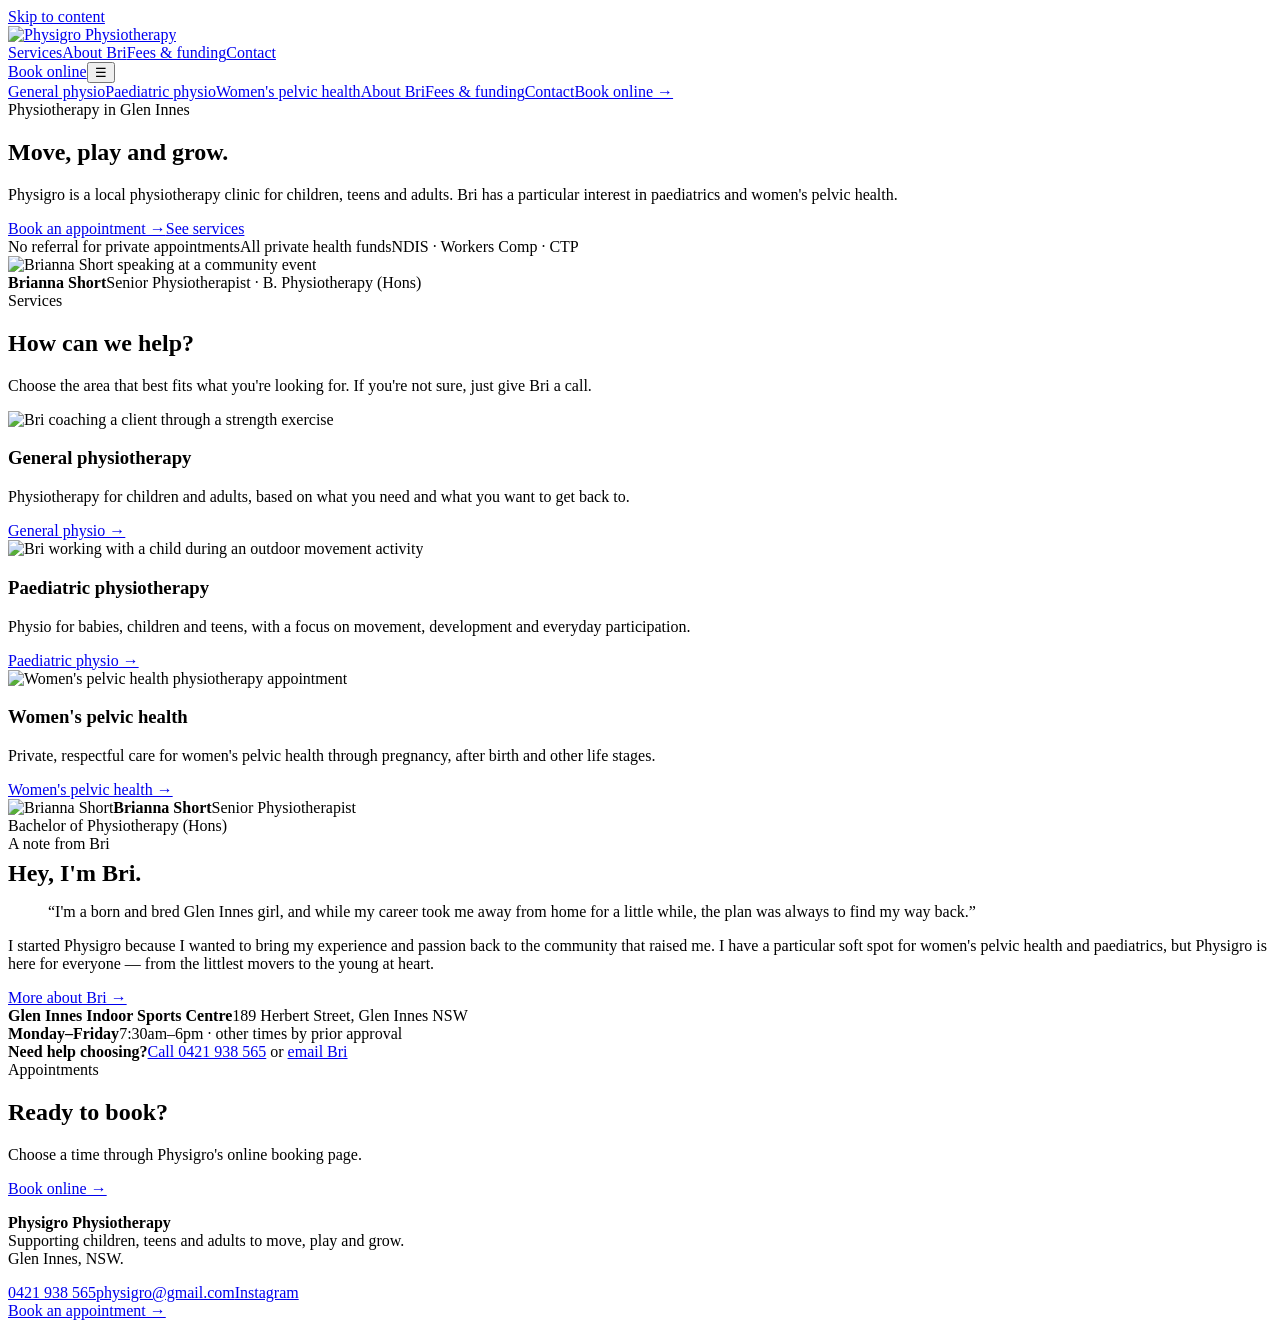
==== index.html @ e4d152b1 "Add index.html" ====
<!doctype html><html lang="en-AU"><head><meta charset="utf-8"><meta name="viewport" content="width=device-width,initial-scale=1"><meta name="theme-color" content="#fbfaf7"><meta name="robots" content="noindex,nofollow"><title>Physigro Physiotherapy | Glen Innes</title><meta name="description" content="Local physiotherapy in Glen Innes for children, teens and adults, with a particular interest in paediatrics and women's pelvic health."><link rel="stylesheet" href="styles.css"></head><body><a class="skip" href="#main">Skip to content</a><header><div class="wrap nav"><a class="brand" href="index.html" aria-label="Physigro home"><img src="physigro-logo.jpg" alt="Physigro Physiotherapy"></a><nav class="links" aria-label="Primary"><a href="#services">Services</a><a href="about.html">About Bri</a><a href="fees.html">Fees & funding</a><a href="contact.html">Contact</a></nav><a class="btn" href="https://physigro.bookings.pracsuite.com" target="_blank" rel="noopener">Book online</a><button class="menu" aria-label="Open menu" aria-expanded="false" aria-controls="mobile-nav">☰</button></div><nav class="mobile-nav" id="mobile-nav"><a href="general-physio.html">General physio</a><a href="paediatrics.html">Paediatric physio</a><a href="pelvic-health.html">Women's pelvic health</a><a href="about.html">About Bri</a><a href="fees.html">Fees & funding</a><a href="contact.html">Contact</a><a href="https://physigro.bookings.pracsuite.com" target="_blank" rel="noopener">Book online →</a></nav></header><main id="main">
<section class="hero"><div class="wrap hero-grid"><div><div class="eyebrow">Physiotherapy in Glen Innes</div><h1>Move, play and grow.</h1><p class="lead">Physigro is a local physiotherapy clinic for children, teens and adults. Bri has a particular interest in paediatrics and women's pelvic health.</p><div class="actions"><a class="btn" href="https://physigro.bookings.pracsuite.com" target="_blank" rel="noopener">Book an appointment →</a><a class="btn secondary" href="#services">See services</a></div><div class="trust"><span>No referral for private appointments</span><span>All private health funds</span><span>NDIS · Workers Comp · CTP</span></div></div><div class="hero-photo"><img src="bri-speaking.jpg" width="933" height="1400" alt="Brianna Short speaking at a community event"><div class="photo-badge"><b>Brianna Short</b>Senior Physiotherapist · B. Physiotherapy (Hons)</div></div></div></section>
<section class="section white" id="services"><div class="wrap"><div class="head"><div class="eyebrow">Services</div><h2>How can we help?</h2><p>Choose the area that best fits what you're looking for. If you're not sure, just give Bri a call.</p></div><div class="cards"><article class="card"><div class="card-img general"><img src="general-physio.jpg" width="1400" height="933" alt="Bri coaching a client through a strength exercise" loading="lazy"></div><div class="card-body"><h3>General physiotherapy</h3><p>Physiotherapy for children and adults, based on what you need and what you want to get back to.</p><a class="more" href="general-physio.html">General physio →</a></div></article><article class="card"><div class="card-img paeds"><img src="paediatrics.jpg" width="1400" height="1050" alt="Bri working with a child during an outdoor movement activity" loading="lazy"></div><div class="card-body"><h3>Paediatric physiotherapy</h3><p>Physio for babies, children and teens, with a focus on movement, development and everyday participation.</p><a class="more" href="paediatrics.html">Paediatric physio →</a></div></article><article class="card"><div class="card-img pelvic"><img src="pelvic-health.jpg" width="1400" height="933" alt="Women's pelvic health physiotherapy appointment" loading="lazy"></div><div class="card-body"><h3>Women's pelvic health</h3><p>Private, respectful care for women's pelvic health through pregnancy, after birth and other life stages.</p><a class="more" href="pelvic-health.html">Women's pelvic health →</a></div></article></div></div></section>
<section class="section sage"><div class="wrap about"><div class="about-card"><img src="bri-speaking.jpg" width="933" height="1400" alt="Brianna Short"><strong>Brianna Short</strong><span>Senior Physiotherapist<br>Bachelor of Physiotherapy (Hons)</span></div><div><div class="eyebrow">A note from Bri</div><h2 style="margin:7px 0 13px">Hey, I'm Bri.</h2><blockquote class="quote">“I'm a born and bred Glen Innes girl, and while my career took me away from home for a little while, the plan was always to find my way back.”</blockquote><p>I started Physigro because I wanted to bring my experience and passion back to the community that raised me. I have a particular soft spot for women's pelvic health and paediatrics, but Physigro is here for everyone — from the littlest movers to the young at heart.</p><div class="actions"><a class="btn secondary" href="about.html">More about Bri →</a></div></div></div></section>
<section class="section white"><div class="wrap quick"><div class="quickitem"><b>Glen Innes Indoor Sports Centre</b><span>189 Herbert Street, Glen Innes NSW</span></div><div class="quickitem"><b>Monday–Friday</b><span>7:30am–6pm · other times by prior approval</span></div><div class="quickitem"><b>Need help choosing?</b><span><a href="tel:+61421938565">Call 0421 938 565</a> or <a href="mailto:physigro@gmail.com">email Bri</a></span></div></div></section><section class="cta"><div class="wrap cta-in"><div><div class="eyebrow">Appointments</div><h2>Ready to book?</h2><p>Choose a time through Physigro's online booking page.</p></div><a class="btn" href="https://physigro.bookings.pracsuite.com" target="_blank" rel="noopener">Book online →</a></div></section></main>
<footer><div class="wrap foot"><p><strong>Physigro Physiotherapy</strong><br>Supporting children, teens and adults to move, play and grow.<br>Glen Innes, NSW.</p><div class="footlinks"><a href="tel:+61421938565">0421 938 565</a><a href="mailto:physigro@gmail.com">physigro@gmail.com</a><a href="https://www.instagram.com/physigro/" target="_blank" rel="noopener">Instagram</a></div></div></footer><a class="mobilebook" href="https://physigro.bookings.pracsuite.com" target="_blank" rel="noopener">Book an appointment →</a><script>const b=document.querySelector('.menu'),n=document.querySelector('.mobile-nav');if(b&&n){b.onclick=()=>{const o=n.classList.toggle('open');b.setAttribute('aria-expanded',String(o))};n.querySelectorAll('a').forEach(a=>a.onclick=()=>{n.classList.remove('open');b.setAttribute('aria-expanded','false')})}</script></body></html>
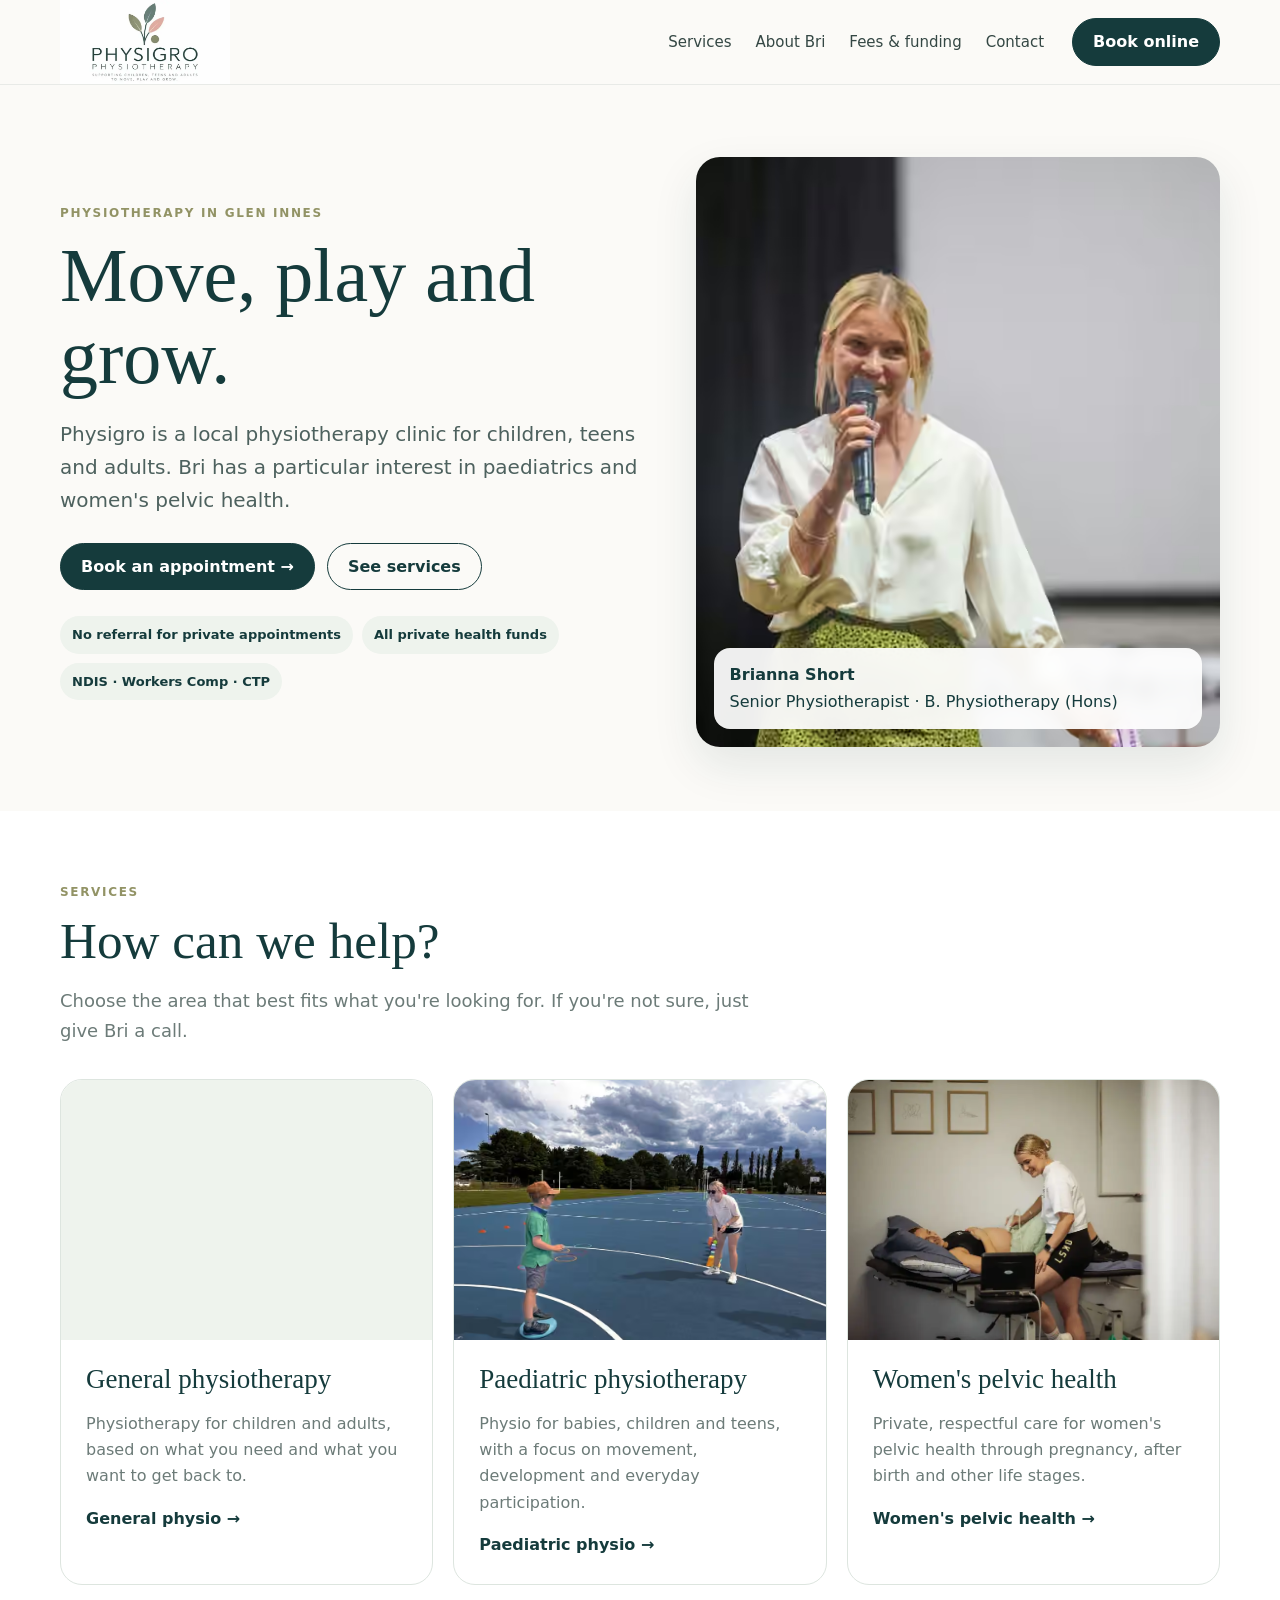
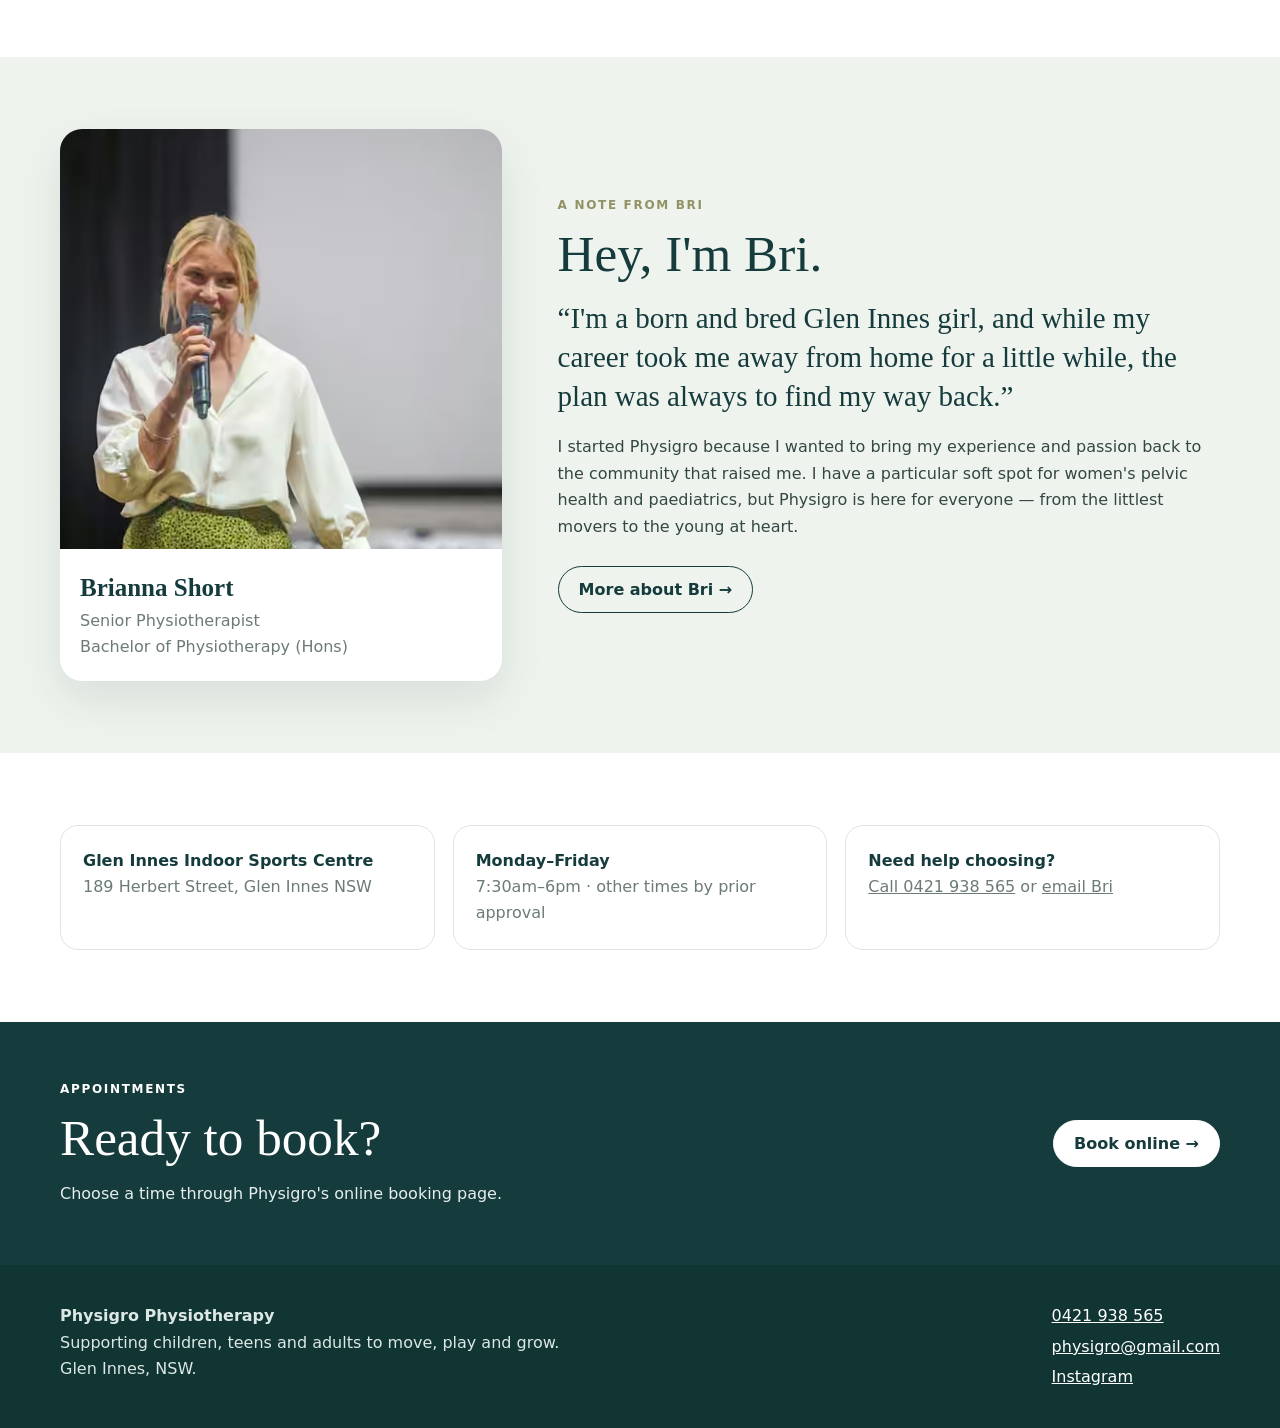
==== commit 8f56042a: "Use optimized local image assets in index.html" ====
--- a/index.html
+++ b/index.html
@@ -1,6 +1,6 @@
-<!doctype html><html lang="en-AU"><head><meta charset="utf-8"><meta name="viewport" content="width=device-width,initial-scale=1"><meta name="theme-color" content="#fbfaf7"><meta name="robots" content="noindex,nofollow"><title>Physigro Physiotherapy | Glen Innes</title><meta name="description" content="Local physiotherapy in Glen Innes for children, teens and adults, with a particular interest in paediatrics and women's pelvic health."><link rel="stylesheet" href="styles.css"></head><body><a class="skip" href="#main">Skip to content</a><header><div class="wrap nav"><a class="brand" href="index.html" aria-label="Physigro home"><img src="physigro-logo.jpg" alt="Physigro Physiotherapy"></a><nav class="links" aria-label="Primary"><a href="#services">Services</a><a href="about.html">About Bri</a><a href="fees.html">Fees & funding</a><a href="contact.html">Contact</a></nav><a class="btn" href="https://physigro.bookings.pracsuite.com" target="_blank" rel="noopener">Book online</a><button class="menu" aria-label="Open menu" aria-expanded="false" aria-controls="mobile-nav">☰</button></div><nav class="mobile-nav" id="mobile-nav"><a href="general-physio.html">General physio</a><a href="paediatrics.html">Paediatric physio</a><a href="pelvic-health.html">Women's pelvic health</a><a href="about.html">About Bri</a><a href="fees.html">Fees & funding</a><a href="contact.html">Contact</a><a href="https://physigro.bookings.pracsuite.com" target="_blank" rel="noopener">Book online →</a></nav></header><main id="main">
-<section class="hero"><div class="wrap hero-grid"><div><div class="eyebrow">Physiotherapy in Glen Innes</div><h1>Move, play and grow.</h1><p class="lead">Physigro is a local physiotherapy clinic for children, teens and adults. Bri has a particular interest in paediatrics and women's pelvic health.</p><div class="actions"><a class="btn" href="https://physigro.bookings.pracsuite.com" target="_blank" rel="noopener">Book an appointment →</a><a class="btn secondary" href="#services">See services</a></div><div class="trust"><span>No referral for private appointments</span><span>All private health funds</span><span>NDIS · Workers Comp · CTP</span></div></div><div class="hero-photo"><img src="bri-speaking.jpg" width="933" height="1400" alt="Brianna Short speaking at a community event"><div class="photo-badge"><b>Brianna Short</b>Senior Physiotherapist · B. Physiotherapy (Hons)</div></div></div></section>
-<section class="section white" id="services"><div class="wrap"><div class="head"><div class="eyebrow">Services</div><h2>How can we help?</h2><p>Choose the area that best fits what you're looking for. If you're not sure, just give Bri a call.</p></div><div class="cards"><article class="card"><div class="card-img general"><img src="general-physio.jpg" width="1400" height="933" alt="Bri coaching a client through a strength exercise" loading="lazy"></div><div class="card-body"><h3>General physiotherapy</h3><p>Physiotherapy for children and adults, based on what you need and what you want to get back to.</p><a class="more" href="general-physio.html">General physio →</a></div></article><article class="card"><div class="card-img paeds"><img src="paediatrics.jpg" width="1400" height="1050" alt="Bri working with a child during an outdoor movement activity" loading="lazy"></div><div class="card-body"><h3>Paediatric physiotherapy</h3><p>Physio for babies, children and teens, with a focus on movement, development and everyday participation.</p><a class="more" href="paediatrics.html">Paediatric physio →</a></div></article><article class="card"><div class="card-img pelvic"><img src="pelvic-health.jpg" width="1400" height="933" alt="Women's pelvic health physiotherapy appointment" loading="lazy"></div><div class="card-body"><h3>Women's pelvic health</h3><p>Private, respectful care for women's pelvic health through pregnancy, after birth and other life stages.</p><a class="more" href="pelvic-health.html">Women's pelvic health →</a></div></article></div></div></section>
-<section class="section sage"><div class="wrap about"><div class="about-card"><img src="bri-speaking.jpg" width="933" height="1400" alt="Brianna Short"><strong>Brianna Short</strong><span>Senior Physiotherapist<br>Bachelor of Physiotherapy (Hons)</span></div><div><div class="eyebrow">A note from Bri</div><h2 style="margin:7px 0 13px">Hey, I'm Bri.</h2><blockquote class="quote">“I'm a born and bred Glen Innes girl, and while my career took me away from home for a little while, the plan was always to find my way back.”</blockquote><p>I started Physigro because I wanted to bring my experience and passion back to the community that raised me. I have a particular soft spot for women's pelvic health and paediatrics, but Physigro is here for everyone — from the littlest movers to the young at heart.</p><div class="actions"><a class="btn secondary" href="about.html">More about Bri →</a></div></div></div></section>
+<!doctype html><html lang="en-AU"><head><meta charset="utf-8"><meta name="viewport" content="width=device-width,initial-scale=1"><meta name="theme-color" content="#fbfaf7"><meta name="robots" content="noindex,nofollow"><title>Physigro Physiotherapy | Glen Innes</title><meta name="description" content="Local physiotherapy in Glen Innes for children, teens and adults, with a particular interest in paediatrics and women's pelvic health."><link rel="stylesheet" href="styles.css"></head><body><a class="skip" href="#main">Skip to content</a><header><div class="wrap nav"><a class="brand" href="index.html" aria-label="Physigro home"><img src="physigro-logo.webp" alt="Physigro Physiotherapy"></a><nav class="links" aria-label="Primary"><a href="#services">Services</a><a href="about.html">About Bri</a><a href="fees.html">Fees & funding</a><a href="contact.html">Contact</a></nav><a class="btn" href="https://physigro.bookings.pracsuite.com" target="_blank" rel="noopener">Book online</a><button class="menu" aria-label="Open menu" aria-expanded="false" aria-controls="mobile-nav">☰</button></div><nav class="mobile-nav" id="mobile-nav"><a href="general-physio.html">General physio</a><a href="paediatrics.html">Paediatric physio</a><a href="pelvic-health.html">Women's pelvic health</a><a href="about.html">About Bri</a><a href="fees.html">Fees & funding</a><a href="contact.html">Contact</a><a href="https://physigro.bookings.pracsuite.com" target="_blank" rel="noopener">Book online →</a></nav></header><main id="main">
+<section class="hero"><div class="wrap hero-grid"><div><div class="eyebrow">Physiotherapy in Glen Innes</div><h1>Move, play and grow.</h1><p class="lead">Physigro is a local physiotherapy clinic for children, teens and adults. Bri has a particular interest in paediatrics and women's pelvic health.</p><div class="actions"><a class="btn" href="https://physigro.bookings.pracsuite.com" target="_blank" rel="noopener">Book an appointment →</a><a class="btn secondary" href="#services">See services</a></div><div class="trust"><span>No referral for private appointments</span><span>All private health funds</span><span>NDIS · Workers Comp · CTP</span></div></div><div class="hero-photo"><img src="bri-speaking.avif" width="933" height="1400" alt="Brianna Short speaking at a community event"><div class="photo-badge"><b>Brianna Short</b>Senior Physiotherapist · B. Physiotherapy (Hons)</div></div></div></section>
+<section class="section white" id="services"><div class="wrap"><div class="head"><div class="eyebrow">Services</div><h2>How can we help?</h2><p>Choose the area that best fits what you're looking for. If you're not sure, just give Bri a call.</p></div><div class="cards"><article class="card"><div class="card-img general"><img src="general-physio.avif" width="1400" height="933" alt="Bri coaching a client through a strength exercise" loading="lazy"></div><div class="card-body"><h3>General physiotherapy</h3><p>Physiotherapy for children and adults, based on what you need and what you want to get back to.</p><a class="more" href="general-physio.html">General physio →</a></div></article><article class="card"><div class="card-img paeds"><img src="paediatrics.avif" width="1400" height="1050" alt="Bri working with a child during an outdoor movement activity" loading="lazy"></div><div class="card-body"><h3>Paediatric physiotherapy</h3><p>Physio for babies, children and teens, with a focus on movement, development and everyday participation.</p><a class="more" href="paediatrics.html">Paediatric physio →</a></div></article><article class="card"><div class="card-img pelvic"><img src="pelvic-health.webp" width="1400" height="933" alt="Women's pelvic health physiotherapy appointment" loading="lazy"></div><div class="card-body"><h3>Women's pelvic health</h3><p>Private, respectful care for women's pelvic health through pregnancy, after birth and other life stages.</p><a class="more" href="pelvic-health.html">Women's pelvic health →</a></div></article></div></div></section>
+<section class="section sage"><div class="wrap about"><div class="about-card"><img src="bri-speaking.avif" width="933" height="1400" alt="Brianna Short"><strong>Brianna Short</strong><span>Senior Physiotherapist<br>Bachelor of Physiotherapy (Hons)</span></div><div><div class="eyebrow">A note from Bri</div><h2 style="margin:7px 0 13px">Hey, I'm Bri.</h2><blockquote class="quote">“I'm a born and bred Glen Innes girl, and while my career took me away from home for a little while, the plan was always to find my way back.”</blockquote><p>I started Physigro because I wanted to bring my experience and passion back to the community that raised me. I have a particular soft spot for women's pelvic health and paediatrics, but Physigro is here for everyone — from the littlest movers to the young at heart.</p><div class="actions"><a class="btn secondary" href="about.html">More about Bri →</a></div></div></div></section>
 <section class="section white"><div class="wrap quick"><div class="quickitem"><b>Glen Innes Indoor Sports Centre</b><span>189 Herbert Street, Glen Innes NSW</span></div><div class="quickitem"><b>Monday–Friday</b><span>7:30am–6pm · other times by prior approval</span></div><div class="quickitem"><b>Need help choosing?</b><span><a href="tel:+61421938565">Call 0421 938 565</a> or <a href="mailto:physigro@gmail.com">email Bri</a></span></div></div></section><section class="cta"><div class="wrap cta-in"><div><div class="eyebrow">Appointments</div><h2>Ready to book?</h2><p>Choose a time through Physigro's online booking page.</p></div><a class="btn" href="https://physigro.bookings.pracsuite.com" target="_blank" rel="noopener">Book online →</a></div></section></main>
 <footer><div class="wrap foot"><p><strong>Physigro Physiotherapy</strong><br>Supporting children, teens and adults to move, play and grow.<br>Glen Innes, NSW.</p><div class="footlinks"><a href="tel:+61421938565">0421 938 565</a><a href="mailto:physigro@gmail.com">physigro@gmail.com</a><a href="https://www.instagram.com/physigro/" target="_blank" rel="noopener">Instagram</a></div></div></footer><a class="mobilebook" href="https://physigro.bookings.pracsuite.com" target="_blank" rel="noopener">Book an appointment →</a><script>const b=document.querySelector('.menu'),n=document.querySelector('.mobile-nav');if(b&&n){b.onclick=()=>{const o=n.classList.toggle('open');b.setAttribute('aria-expanded',String(o))};n.querySelectorAll('a').forEach(a=>a.onclick=()=>{n.classList.remove('open');b.setAttribute('aria-expanded','false')})}</script></body></html>
--- a/styles.css
+++ b/styles.css
@@ -0,0 +1,4 @@
+:root{--ink:#153b3c;--teal:#496866;--cream:#fbfaf7;--sage:#eef3ed;--olive:#929365;--blush:#f8e9e4;--coral:#df9a8a;--text:#344744;--muted:#6c7b78;--line:#dde5df;--white:#fff;--shadow:0 18px 45px rgba(21,59,60,.10);--radius:24px;--max:1160px}
+*{box-sizing:border-box}html{scroll-behavior:smooth}body{margin:0;background:var(--cream);color:var(--text);font-family:Inter,system-ui,-apple-system,BlinkMacSystemFont,"Segoe UI",sans-serif;line-height:1.65}img{display:block;max-width:100%}a{color:inherit}.wrap{width:min(var(--max),calc(100% - 40px));margin-inline:auto}.skip{position:absolute;left:-9999px}.skip:focus{left:16px;top:16px;background:#fff;padding:10px 14px;border-radius:8px;z-index:1000}header{position:sticky;top:0;z-index:40;background:rgba(251,250,247,.96);backdrop-filter:blur(12px);border-bottom:1px solid rgba(21,59,60,.08)}.nav{min-height:84px;display:flex;align-items:center;gap:28px}.brand{display:flex;margin-right:auto;text-decoration:none}.brand img{width:170px;height:auto}.links{display:flex;gap:24px;align-items:center;font-size:15px}.links a{text-decoration:none}.links a:hover{color:var(--ink)}.menu{display:none;border:0;background:transparent;font-size:28px;color:var(--ink);cursor:pointer}.mobile-nav{display:none}.btn{display:inline-flex;align-items:center;justify-content:center;gap:8px;background:var(--ink);color:#fff;text-decoration:none;font-weight:750;border:1px solid var(--ink);border-radius:999px;padding:13px 20px;line-height:1.2}.btn:hover{filter:brightness(1.06)}.btn.secondary{background:transparent;color:var(--ink)}.hero{padding:72px 0 64px}.hero-grid,.page-grid{display:grid;grid-template-columns:1.05fr .95fr;gap:56px;align-items:center}.eyebrow{text-transform:uppercase;letter-spacing:.14em;font-size:12px;font-weight:800;color:var(--olive);margin-bottom:10px}h1,h2,h3{font-family:Georgia,"Times New Roman",serif;color:var(--ink);line-height:1.08;margin:0 0 16px;font-weight:500}h1{font-size:clamp(44px,6vw,76px)}h2{font-size:clamp(34px,4vw,52px)}h3{font-size:27px}.lead{font-size:20px;max-width:680px;color:#4d615e}.actions{display:flex;gap:12px;flex-wrap:wrap;margin-top:26px}.trust{display:flex;flex-wrap:wrap;gap:9px;margin-top:26px}.trust span{background:var(--sage);padding:8px 12px;border-radius:999px;color:var(--ink);font-size:13px;font-weight:700}.hero-photo,.page-photo{position:relative;overflow:hidden;background:var(--sage);border-radius:var(--radius);box-shadow:var(--shadow)}.hero-photo img{width:100%;height:590px;object-fit:cover;object-position:center 30%}.photo-badge{position:absolute;left:18px;right:18px;bottom:18px;background:rgba(255,255,255,.93);backdrop-filter:blur(8px);border-radius:16px;padding:14px 16px;color:var(--ink);display:flex;flex-direction:column}.section{padding:72px 0}.white{background:#fff}.sage{background:var(--sage)}.blush{background:var(--blush)}.head{max-width:720px;margin-bottom:34px}.head p{font-size:18px;color:var(--muted)}.cards{display:grid;grid-template-columns:repeat(3,1fr);gap:20px}.card{overflow:hidden;background:#fff;border:1px solid var(--line);border-radius:22px}.card-img{height:260px;overflow:hidden;background:var(--sage)}.card-img img{width:100%;height:100%;object-fit:cover}.card-img.general img{object-position:center 45%}.card-img.paeds img{object-position:center 43%}.card-img.pelvic img{object-position:center 45%}.card-body{padding:25px}.card-body p{color:var(--muted)}.more{color:var(--ink);font-weight:800;text-decoration:none}.about{display:grid;grid-template-columns:.8fr 1.2fr;gap:56px;align-items:center}.about-card{overflow:hidden;background:#fff;border-radius:22px;box-shadow:var(--shadow);padding-bottom:20px}.about-card img{width:100%;height:420px;object-fit:cover;object-position:center 25%}.about-card strong,.about-card span{display:block;padding-inline:20px}.about-card strong{font-family:Georgia,serif;color:var(--ink);font-size:25px;margin-top:18px}.about-card span{color:var(--muted)}.quote{font-family:Georgia,"Times New Roman",serif;color:var(--ink);font-size:29px;line-height:1.35;margin:18px 0}.quick{display:grid;grid-template-columns:repeat(3,1fr);gap:18px}.quickitem{padding:22px;border:1px solid var(--line);border-radius:18px}.quickitem b,.quickitem span{display:block}.quickitem b{color:var(--ink)}.quickitem span{color:var(--muted)}.cta{padding:58px 0;background:var(--ink);color:#fff}.cta h2,.cta .eyebrow{color:#fff}.cta p{margin:0;color:#e6efed}.cta-in{display:flex;align-items:center;justify-content:space-between;gap:30px}.cta .btn{background:#fff;color:var(--ink);border-color:#fff}.page-hero{padding:54px 0 46px}.back{display:inline-block;margin-bottom:24px;color:var(--teal);text-decoration:none;font-weight:700}.page-hero h1{font-size:clamp(42px,5vw,66px)}.page-photo.landscape img{width:100%;height:430px;object-fit:cover}.page-photo.portrait img{width:100%;height:560px;object-fit:cover;object-position:center 25%}.content-grid{display:grid;grid-template-columns:repeat(2,1fr);gap:18px}.content-card,.panel,.detailbody{background:#fff;border:1px solid var(--line);border-radius:20px;padding:26px}.content-card p,.muted{color:var(--muted)}.panel .row,.row{display:flex;justify-content:space-between;gap:20px;padding:12px 0;border-bottom:1px solid var(--line)}.row:last-child{border-bottom:0}.pricegrid{display:grid;grid-template-columns:repeat(2,1fr);gap:18px}.price{background:#fff;border:1px solid var(--line);border-radius:20px;padding:24px}.price .row{align-items:flex-start}.funding{display:grid;grid-template-columns:repeat(3,1fr);gap:18px}.highlight{background:var(--blush);border-radius:16px;padding:18px;color:var(--ink);font-weight:700}.visit{display:grid;grid-template-columns:1fr 1fr;gap:22px}.small{font-size:14px;color:var(--muted)}footer{background:#103533;color:#dce8e5;padding:38px 0}.foot{display:flex;justify-content:space-between;gap:32px;flex-wrap:wrap}.foot p{margin:0}.foot a{color:#fff}.footlinks{display:flex;flex-direction:column;gap:4px}.mobilebook{display:none;position:fixed;left:14px;right:14px;bottom:14px;z-index:60;background:var(--ink);color:#fff;border-radius:999px;padding:15px 18px;text-align:center;text-decoration:none;font-weight:800;box-shadow:0 12px 30px rgba(0,0,0,.2)}
+@media(max-width:900px){.links,.nav>.btn{display:none}.menu{display:block}.mobile-nav{position:absolute;top:84px;left:0;right:0;background:var(--cream);border-bottom:1px solid var(--line);padding:12px 20px 20px;box-shadow:0 20px 30px rgba(21,59,60,.08)}.mobile-nav.open{display:grid;gap:4px}.mobile-nav a{text-decoration:none;padding:10px 4px;color:var(--ink);font-weight:700}.hero-grid,.page-grid,.about,.visit{grid-template-columns:1fr}.hero{padding-top:46px}.hero-photo img{height:500px}.page-photo.landscape img{height:390px}.page-photo.portrait img{height:500px}.cards{grid-template-columns:1fr}.card{display:grid;grid-template-columns:.9fr 1.1fr}.card-img{height:100%;min-height:250px}.quick,.funding{grid-template-columns:1fr}.cta-in{align-items:flex-start;flex-direction:column}.mobilebook{display:block}body{padding-bottom:76px}}
+@media(max-width:620px){.wrap{width:min(var(--max),calc(100% - 28px))}.brand img{width:148px}.hero-photo img{height:420px}.page-photo.landscape img{height:320px}.page-photo.portrait img{height:430px}.content-grid,.pricegrid{grid-template-columns:1fr}.card{display:block}.card-img{height:260px}.quote{font-size:25px}.section{padding:56px 0}.hero{padding-bottom:50px}.photo-badge{left:12px;right:12px;bottom:12px}.panel .row,.row{flex-direction:column;gap:4px}.cta{padding:48px 0}}
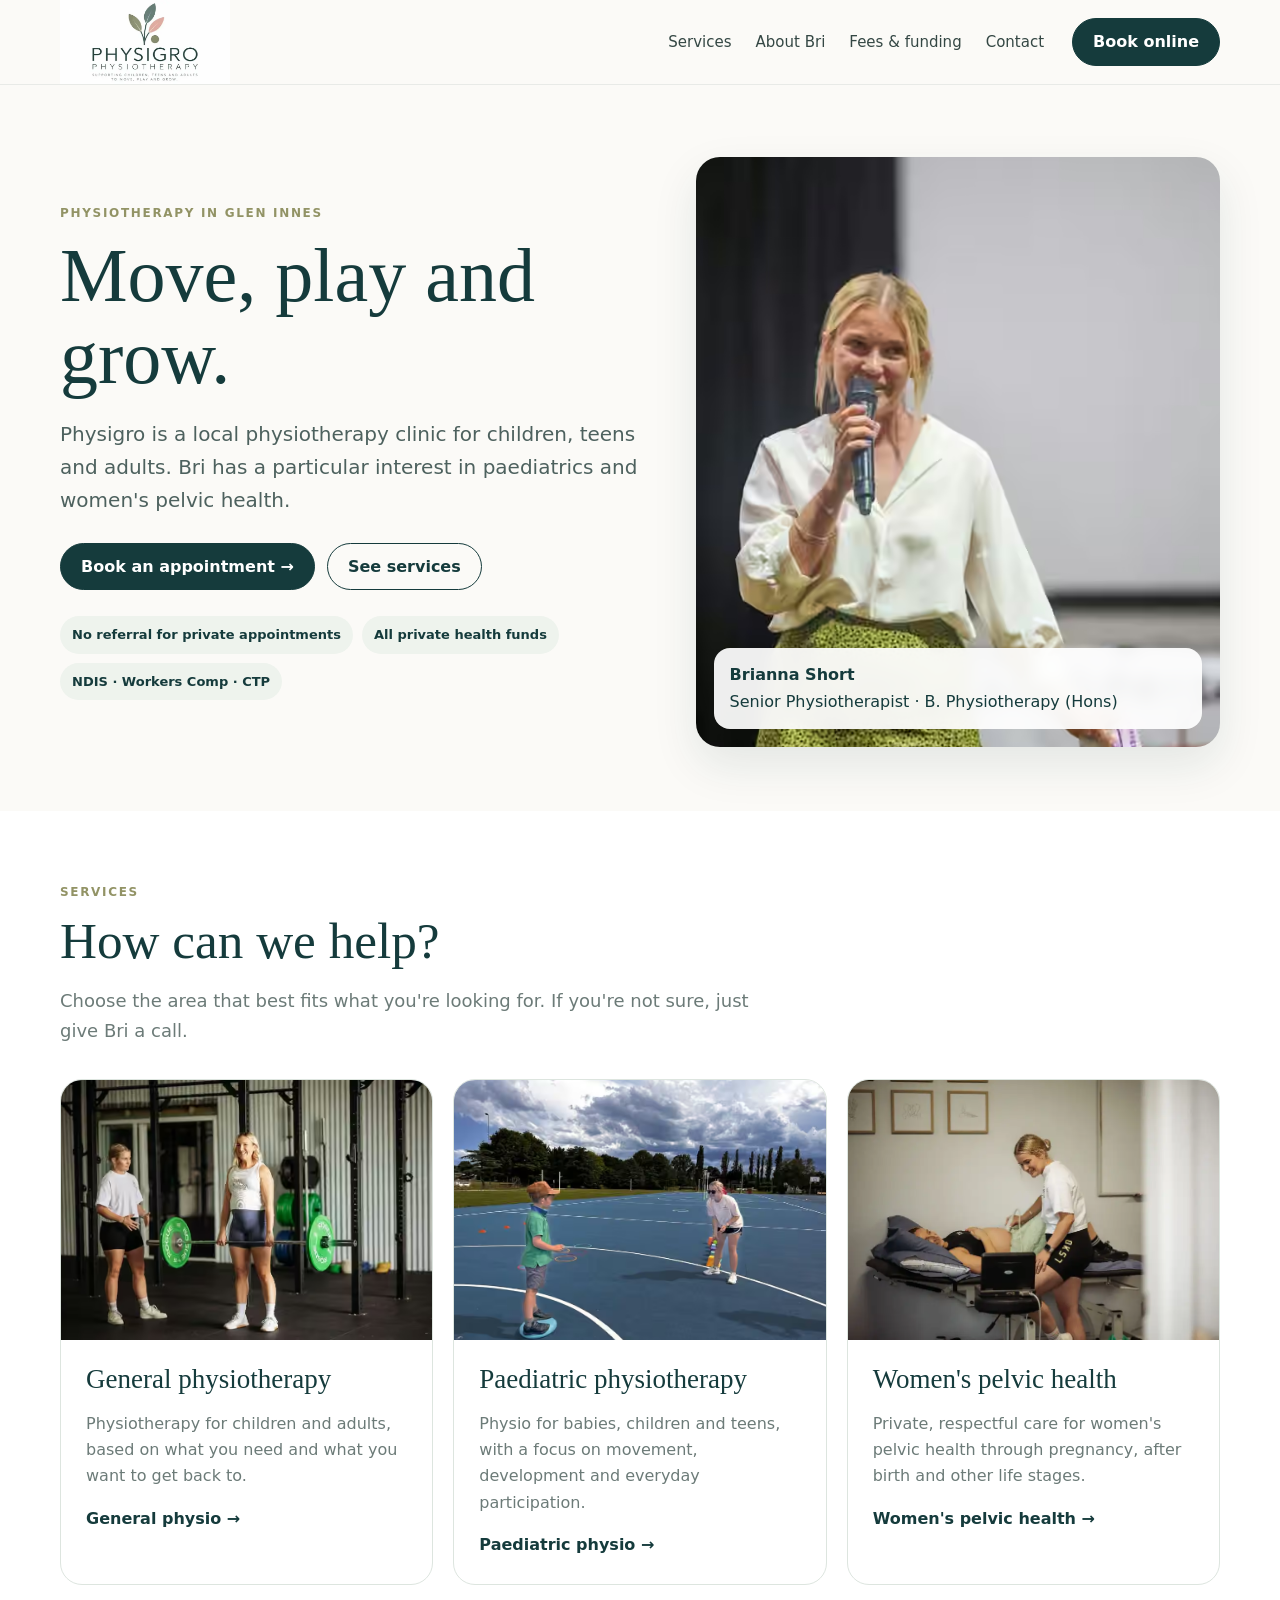
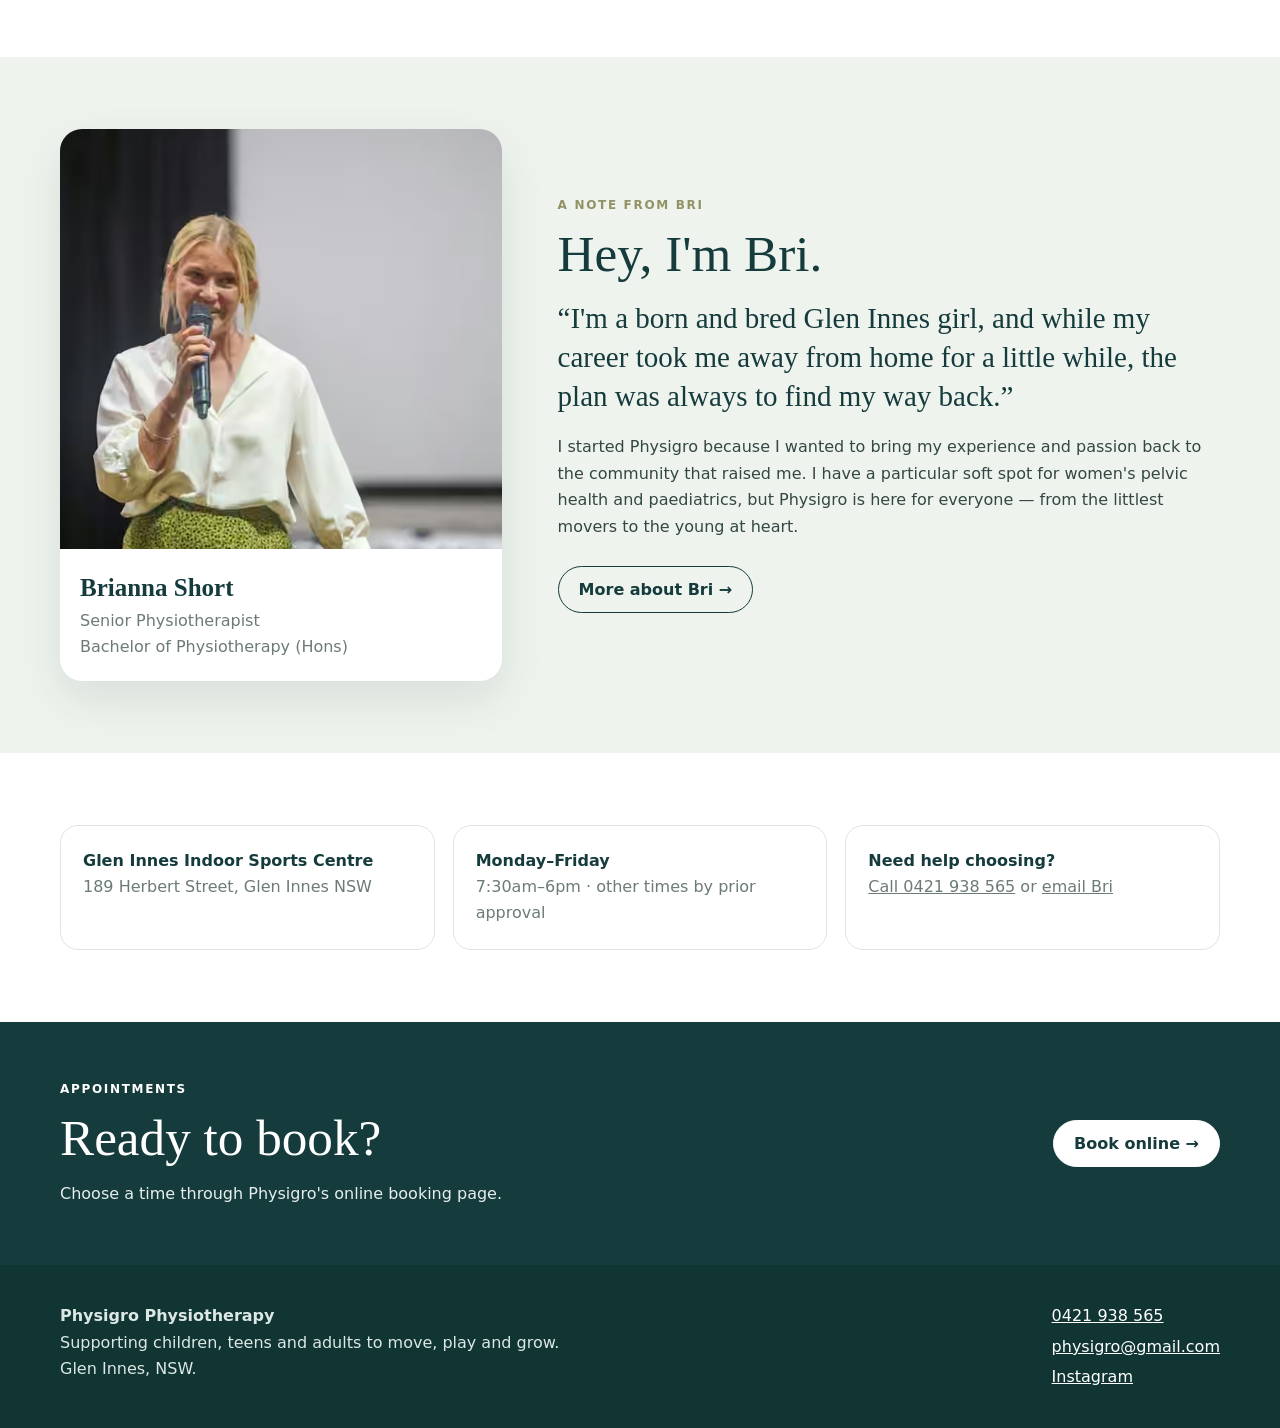
==== commit a5a60205: "Launch SEO: index index.html" ====
--- a/index.html
+++ b/index.html
@@ -1,4 +1,4 @@
-<!doctype html><html lang="en-AU"><head><meta charset="utf-8"><meta name="viewport" content="width=device-width,initial-scale=1"><meta name="theme-color" content="#fbfaf7"><meta name="robots" content="noindex,nofollow"><title>Physigro Physiotherapy | Glen Innes</title><meta name="description" content="Local physiotherapy in Glen Innes for children, teens and adults, with a particular interest in paediatrics and women's pelvic health."><link rel="stylesheet" href="styles.css"></head><body><a class="skip" href="#main">Skip to content</a><header><div class="wrap nav"><a class="brand" href="index.html" aria-label="Physigro home"><img src="physigro-logo.webp" alt="Physigro Physiotherapy"></a><nav class="links" aria-label="Primary"><a href="#services">Services</a><a href="about.html">About Bri</a><a href="fees.html">Fees & funding</a><a href="contact.html">Contact</a></nav><a class="btn" href="https://physigro.bookings.pracsuite.com" target="_blank" rel="noopener">Book online</a><button class="menu" aria-label="Open menu" aria-expanded="false" aria-controls="mobile-nav">☰</button></div><nav class="mobile-nav" id="mobile-nav"><a href="general-physio.html">General physio</a><a href="paediatrics.html">Paediatric physio</a><a href="pelvic-health.html">Women's pelvic health</a><a href="about.html">About Bri</a><a href="fees.html">Fees & funding</a><a href="contact.html">Contact</a><a href="https://physigro.bookings.pracsuite.com" target="_blank" rel="noopener">Book online →</a></nav></header><main id="main">
+<!doctype html><html lang="en-AU"><head><meta charset="utf-8"><meta name="viewport" content="width=device-width,initial-scale=1"><meta name="theme-color" content="#fbfaf7"><meta name="robots" content="index,follow"><title>Physigro Physiotherapy | Glen Innes</title><meta name="description" content="Local physiotherapy in Glen Innes for children, teens and adults, with a particular interest in paediatrics and women's pelvic health."><link rel="canonical" href="https://physigro.com.au/"><link rel="stylesheet" href="styles.css"></head><body><a class="skip" href="#main">Skip to content</a><header><div class="wrap nav"><a class="brand" href="index.html" aria-label="Physigro home"><img src="physigro-logo.webp" alt="Physigro Physiotherapy"></a><nav class="links" aria-label="Primary"><a href="#services">Services</a><a href="about.html">About Bri</a><a href="fees.html">Fees & funding</a><a href="contact.html">Contact</a></nav><a class="btn" href="https://physigro.bookings.pracsuite.com" target="_blank" rel="noopener">Book online</a><button class="menu" aria-label="Open menu" aria-expanded="false" aria-controls="mobile-nav">☰</button></div><nav class="mobile-nav" id="mobile-nav"><a href="general-physio.html">General physio</a><a href="paediatrics.html">Paediatric physio</a><a href="pelvic-health.html">Women's pelvic health</a><a href="about.html">About Bri</a><a href="fees.html">Fees & funding</a><a href="contact.html">Contact</a><a href="https://physigro.bookings.pracsuite.com" target="_blank" rel="noopener">Book online →</a></nav></header><main id="main">
 <section class="hero"><div class="wrap hero-grid"><div><div class="eyebrow">Physiotherapy in Glen Innes</div><h1>Move, play and grow.</h1><p class="lead">Physigro is a local physiotherapy clinic for children, teens and adults. Bri has a particular interest in paediatrics and women's pelvic health.</p><div class="actions"><a class="btn" href="https://physigro.bookings.pracsuite.com" target="_blank" rel="noopener">Book an appointment →</a><a class="btn secondary" href="#services">See services</a></div><div class="trust"><span>No referral for private appointments</span><span>All private health funds</span><span>NDIS · Workers Comp · CTP</span></div></div><div class="hero-photo"><img src="bri-speaking.avif" width="933" height="1400" alt="Brianna Short speaking at a community event"><div class="photo-badge"><b>Brianna Short</b>Senior Physiotherapist · B. Physiotherapy (Hons)</div></div></div></section>
 <section class="section white" id="services"><div class="wrap"><div class="head"><div class="eyebrow">Services</div><h2>How can we help?</h2><p>Choose the area that best fits what you're looking for. If you're not sure, just give Bri a call.</p></div><div class="cards"><article class="card"><div class="card-img general"><img src="general-physio.avif" width="1400" height="933" alt="Bri coaching a client through a strength exercise" loading="lazy"></div><div class="card-body"><h3>General physiotherapy</h3><p>Physiotherapy for children and adults, based on what you need and what you want to get back to.</p><a class="more" href="general-physio.html">General physio →</a></div></article><article class="card"><div class="card-img paeds"><img src="paediatrics.avif" width="1400" height="1050" alt="Bri working with a child during an outdoor movement activity" loading="lazy"></div><div class="card-body"><h3>Paediatric physiotherapy</h3><p>Physio for babies, children and teens, with a focus on movement, development and everyday participation.</p><a class="more" href="paediatrics.html">Paediatric physio →</a></div></article><article class="card"><div class="card-img pelvic"><img src="pelvic-health.webp" width="1400" height="933" alt="Women's pelvic health physiotherapy appointment" loading="lazy"></div><div class="card-body"><h3>Women's pelvic health</h3><p>Private, respectful care for women's pelvic health through pregnancy, after birth and other life stages.</p><a class="more" href="pelvic-health.html">Women's pelvic health →</a></div></article></div></div></section>
 <section class="section sage"><div class="wrap about"><div class="about-card"><img src="bri-speaking.avif" width="933" height="1400" alt="Brianna Short"><strong>Brianna Short</strong><span>Senior Physiotherapist<br>Bachelor of Physiotherapy (Hons)</span></div><div><div class="eyebrow">A note from Bri</div><h2 style="margin:7px 0 13px">Hey, I'm Bri.</h2><blockquote class="quote">“I'm a born and bred Glen Innes girl, and while my career took me away from home for a little while, the plan was always to find my way back.”</blockquote><p>I started Physigro because I wanted to bring my experience and passion back to the community that raised me. I have a particular soft spot for women's pelvic health and paediatrics, but Physigro is here for everyone — from the littlest movers to the young at heart.</p><div class="actions"><a class="btn secondary" href="about.html">More about Bri →</a></div></div></div></section>
